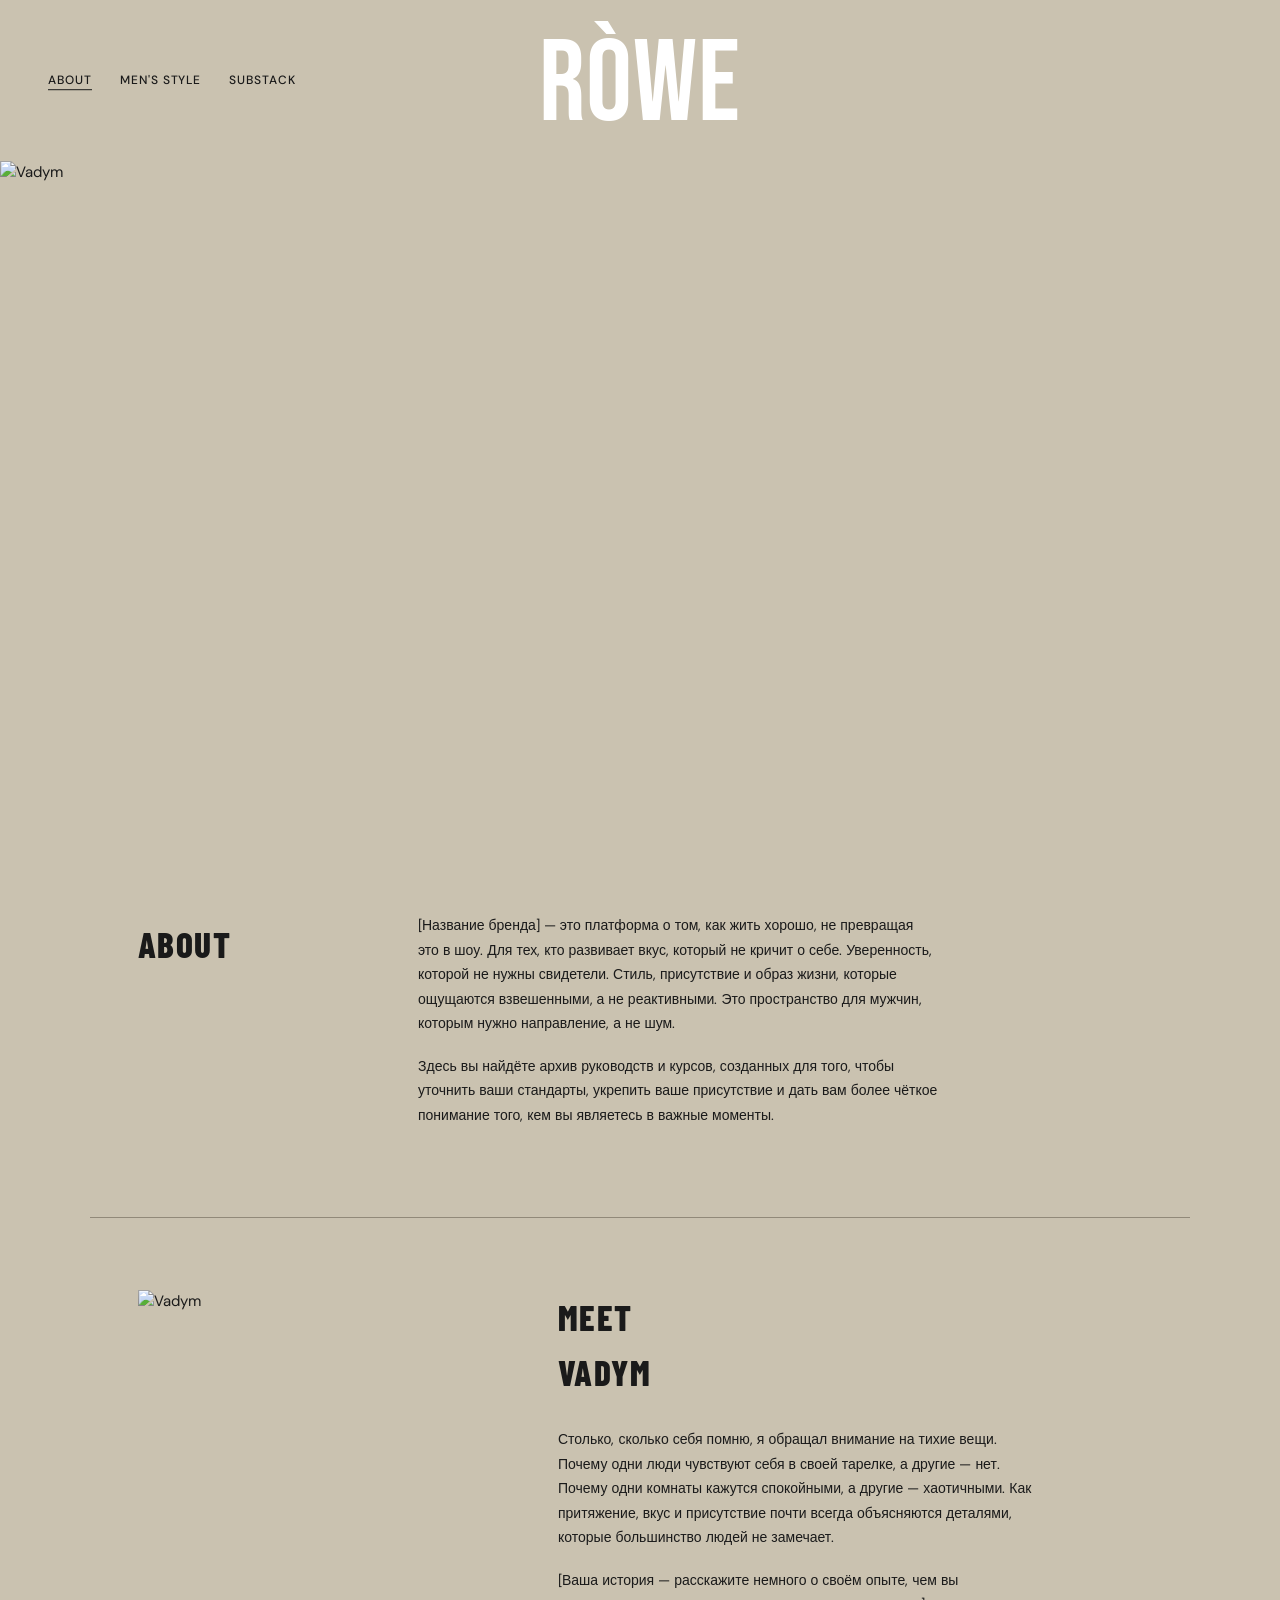
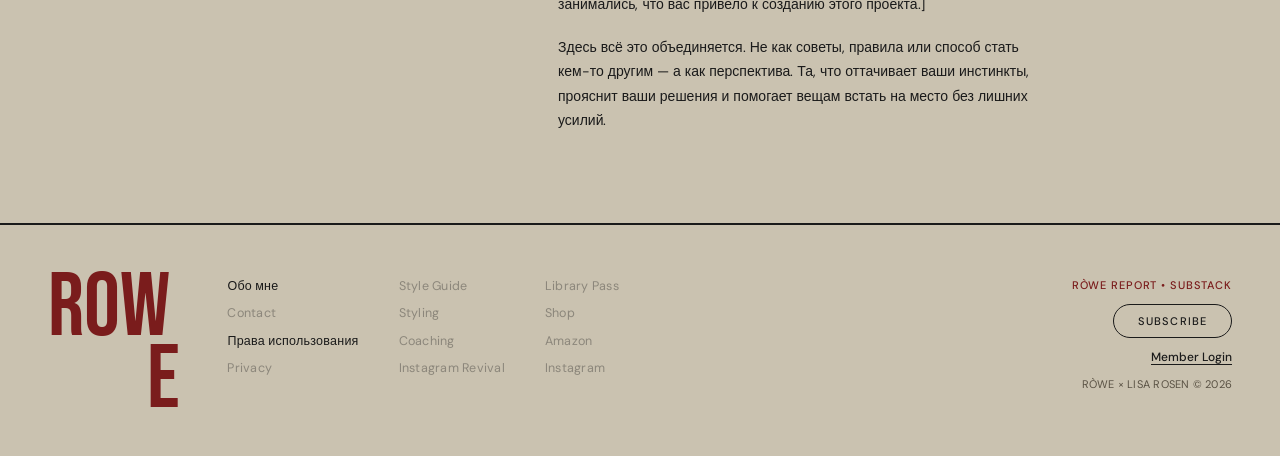
==== about.html @ 9bbca315 "Add full website: main page, about, terms, CSS, JS - index.html: RÔWE-style layout with hero photo, " ====
<!DOCTYPE html>
<html lang="ru">
<head>
  <meta charset="UTF-8" />
  <meta name="viewport" content="width=device-width, initial-scale=1.0" />
  <title>Обо мне — RÔWE</title>
  <link rel="preconnect" href="https://fonts.googleapis.com" />
  <link rel="preconnect" href="https://fonts.gstatic.com" crossorigin />
  <link href="https://fonts.googleapis.com/css2?family=Bebas+Neue&family=Barlow+Condensed:wght@700;800&family=DM+Sans:wght@300;400;500&display=swap" rel="stylesheet" />
  <link rel="stylesheet" href="css/style.css" />
  <style>
    /* ── About-page specific styles ── */
    .about-hero {
      width: 100%;
      height: 55vw;
      max-height: 680px;
      min-height: 280px;
      overflow: hidden;
      position: relative;
    }
    .about-hero img {
      width: 100%;
      height: 100%;
      object-fit: cover;
      object-position: center top;
      display: block;
    }

    .about-section {
      display: flex;
      align-items: flex-start;
      gap: 80px;
      max-width: 1100px;
      margin: 0 auto;
      padding: 72px 48px;
    }

    .about-label {
      flex: 0 0 200px;
      font-family: var(--font-head);
      font-size: 2.2rem;
      font-weight: 800;
      text-transform: uppercase;
      letter-spacing: 0.04em;
      padding-top: 4px;
    }

    .about-text p {
      font-size: 14px;
      line-height: 1.75;
      color: var(--text);
      margin-bottom: 18px;
      max-width: 520px;
    }

    .about-divider {
      border: none;
      border-top: 1.5px solid var(--muted);
      max-width: 1100px;
      margin: 0 auto;
      opacity: 0.5;
    }

    .meet-section {
      display: flex;
      align-items: flex-start;
      gap: 80px;
      max-width: 1100px;
      margin: 0 auto;
      padding: 72px 48px;
    }

    .meet-photo {
      flex: 0 0 340px;
    }

    .meet-photo img {
      width: 100%;
      height: 420px;
      object-fit: cover;
      object-position: center top;
    }

    .meet-content {}

    .meet-label {
      font-family: var(--font-head);
      font-size: 2.2rem;
      font-weight: 800;
      text-transform: uppercase;
      letter-spacing: 0.04em;
      margin-bottom: 28px;
    }

    .meet-content p {
      font-size: 14px;
      line-height: 1.75;
      color: var(--text);
      margin-bottom: 18px;
      max-width: 480px;
    }

    @media (max-width: 820px) {
      .about-section,
      .meet-section { flex-direction: column; gap: 28px; padding: 48px 24px; }
      .about-label { flex: none; }
      .meet-photo { flex: none; width: 100%; }
      .meet-photo img { height: 320px; }
    }
  </style>
</head>
<body>

  <!-- NAV -->
  <header class="header">
    <nav class="nav">
      <div class="nav-links">
        <a href="about.html" class="active">ABOUT</a>
        <a href="#">MEN'S STYLE</a>
        <a href="#">SUBSTACK</a>
      </div>
      <div class="nav-logo">
        <a href="index.html">R&#xD2;WE</a>
      </div>
    </nav>
  </header>

  <!-- HERO IMAGE -->
  <div class="about-hero">
    <img src="images/vadym.jpg" alt="Vadym" />
  </div>

  <!-- ABOUT BLOCK -->
  <div class="about-section">
    <div class="about-label">ABOUT</div>
    <div class="about-text">
      <p>
        [Название бренда] — это платформа о том, как жить хорошо, не превращая это в шоу.
        Для тех, кто развивает вкус, который не кричит о себе. Уверенность, которой не нужны
        свидетели. Стиль, присутствие и образ жизни, которые ощущаются взвешенными, а не
        реактивными. Это пространство для мужчин, которым нужно направление, а не шум.
      </p>
      <p>
        Здесь вы найдёте архив руководств и курсов, созданных для того, чтобы уточнить ваши
        стандарты, укрепить ваше присутствие и дать вам более чёткое понимание того, кем вы
        являетесь в важные моменты.
      </p>
    </div>
  </div>

  <hr class="about-divider" />

  <!-- MEET VADYM BLOCK -->
  <div class="meet-section">
    <div class="meet-photo">
      <img src="images/vadym.jpg" alt="Vadym" />
    </div>
    <div class="meet-content">
      <h2 class="meet-label">MEET<br />VADYM</h2>
      <p>
        Столько, сколько себя помню, я обращал внимание на тихие вещи. Почему одни люди
        чувствуют себя в своей тарелке, а другие — нет. Почему одни комнаты кажутся спокойными,
        а другие — хаотичными. Как притяжение, вкус и присутствие почти всегда объясняются
        деталями, которые большинство людей не замечает.
      </p>
      <p>
        [Ваша история — расскажите немного о своём опыте, чем вы занимались, что вас привело
        к созданию этого проекта.]
      </p>
      <p>
        Здесь всё это объединяется. Не как советы, правила или способ стать кем-то другим —
        а как перспектива. Та, что оттачивает ваши инстинкты, прояснит ваши решения и помогает
        вещам встать на место без лишних усилий.
      </p>
    </div>
  </div>

  <!-- FOOTER -->
  <footer class="footer">
    <div class="footer-inner">
      <div class="footer-logo-wrap">
        <div class="footer-logo">
          <span class="fl-row">ROW</span>
          <span class="fl-e">E</span>
        </div>
      </div>
      <div class="footer-cols">
        <div class="footer-col">
          <a href="about.html">Обо мне</a>
          <a href="#" class="link-hidden">Contact</a>
          <a href="terms.html">Права использования</a>
          <a href="#" class="link-hidden">Privacy</a>
        </div>
        <div class="footer-col">
          <a href="#" class="link-hidden">Style Guide</a>
          <a href="#" class="link-hidden">Styling</a>
          <a href="#" class="link-hidden">Coaching</a>
          <a href="#" class="link-hidden">Instagram Revival</a>
        </div>
        <div class="footer-col">
          <a href="#" class="link-hidden">Library Pass</a>
          <a href="#" class="link-hidden">Shop</a>
          <a href="#" class="link-hidden">Amazon</a>
          <a href="#" class="link-hidden">Instagram</a>
        </div>
      </div>
      <div class="footer-right">
        <p class="footer-substack-label">R&#xD2;WE REPORT &bull; SUBSTACK</p>
        <button class="footer-subscribe">SUBSCRIBE</button>
        <a href="#" class="footer-member">Member Login</a>
        <p class="footer-copy">R&#xD2;WE &times; LISA ROSEN &copy; 2026</p>
      </div>
    </div>
  </footer>

</body>
</html>
---- css/style.css ----
/* ─── RESET & BASE ─────────────────────────────────────── */
*, *::before, *::after { box-sizing: border-box; margin: 0; padding: 0; }

:root {
  --bg:       #cac2b0;
  --text:     #1a1a1a;
  --accent:   #7a1c1c;
  --border:   #1a1a1a;
  --muted:    #5a5244;
  --font-display: 'Bebas Neue', sans-serif;
  --font-head:    'Barlow Condensed', sans-serif;
  --font-body:    'DM Sans', sans-serif;
}

html { scroll-behavior: smooth; }

body {
  background: var(--bg);
  color: var(--text);
  font-family: var(--font-body);
  font-weight: 400;
  font-size: 15px;
  line-height: 1.55;
}

a { text-decoration: none; color: inherit; }

/* ─── HEADER / NAV ─────────────────────────────────────── */
.header {
  background: var(--bg);
  padding: 0;
  position: relative;
}

.nav {
  display: flex;
  align-items: center;
  justify-content: center;
  padding: 28px 48px 0;
  position: relative;
}

.nav-links {
  position: absolute;
  left: 48px;
  top: 50%;
  transform: translateY(-50%);
  display: flex;
  gap: 28px;
}

.nav-links a {
  font-family: var(--font-body);
  font-size: 12px;
  font-weight: 500;
  letter-spacing: 0.08em;
  text-transform: uppercase;
  color: var(--text);
  border-bottom: 1px solid transparent;
  transition: border-color 0.2s;
}

.nav-links a:hover,
.nav-links a.active {
  border-bottom-color: var(--text);
}

.nav-logo a {
  font-family: var(--font-display);
  font-size: clamp(5rem, 9vw, 9.5rem);
  color: #fff;
  letter-spacing: 0.01em;
  line-height: 1;
  display: block;
  padding-bottom: 18px;
}

/* ─── HERO ──────────────────────────────────────────────── */
.hero {
  padding: 60px 48px 80px;
}

.hero-inner {
  display: flex;
  align-items: center;
  justify-content: center;
  gap: 64px;
  max-width: 1100px;
  margin: 0 auto;
}

.hero-photo {
  flex: 0 0 auto;
  width: 340px;
}

.hero-photo img {
  width: 100%;
  height: 420px;
  object-fit: cover;
  object-position: center top;
  display: block;
}

.hero-card-wrap {
  flex: 0 0 auto;
  width: 360px;
}

.card {
  border: 1.5px solid var(--border);
  padding: 44px 40px;
  text-align: center;
}

.card-title {
  font-family: var(--font-head);
  font-weight: 800;
  font-size: 2.6rem;
  letter-spacing: 0.03em;
  text-transform: uppercase;
  line-height: 1.05;
  margin-bottom: 18px;
}

.card-price {
  font-size: 13.5px;
  margin-bottom: 16px;
  font-weight: 400;
}

.card-price strong {
  font-weight: 500;
}

.card-desc {
  font-size: 13.5px;
  line-height: 1.6;
  color: var(--text);
  margin-bottom: 28px;
  max-width: 260px;
  margin-left: auto;
  margin-right: auto;
}

/* ─── EMAIL FORM ────────────────────────────────────────── */
.email-form {
  display: flex;
  flex-direction: column;
  align-items: center;
  gap: 0;
}

.email-input {
  width: 100%;
  padding: 11px 16px;
  border: 1.5px solid var(--border);
  background: transparent;
  font-family: var(--font-body);
  font-size: 13.5px;
  color: var(--text);
  text-align: center;
  outline: none;
  margin-bottom: 4px;
  transition: border-color 0.2s;
  letter-spacing: 0.04em;
}

.email-input::placeholder {
  color: var(--muted);
  letter-spacing: 0.06em;
  text-transform: uppercase;
  font-size: 12px;
}

.email-input:focus {
  border-color: var(--accent);
}

.email-input.invalid {
  border-color: var(--accent);
}

.email-error {
  display: none;
  font-size: 11.5px;
  color: var(--accent);
  margin-bottom: 8px;
  letter-spacing: 0.02em;
}

.email-error.visible {
  display: block;
}

.btn-download {
  display: inline-block;
  margin-top: 10px;
  padding: 11px 36px;
  border: 1.5px solid var(--accent);
  border-radius: 50px;
  background: transparent;
  color: var(--accent);
  font-family: var(--font-body);
  font-size: 12px;
  font-weight: 500;
  letter-spacing: 0.1em;
  text-transform: uppercase;
  cursor: pointer;
  transition: background 0.22s, color 0.22s;
}

.btn-download:hover {
  background: var(--accent);
  color: #fff;
}

.success-msg {
  display: none;
  margin-top: 14px;
  font-size: 13.5px;
  color: var(--muted);
  font-style: italic;
}

.success-msg.visible {
  display: block;
}

/* ─── ACCORDIONS ────────────────────────────────────────── */
.accordions {
  max-width: 660px;
  margin: 0 auto;
  padding: 20px 48px 100px;
  border-top: 1.5px solid var(--muted);
}

.accordion-item {
  border-bottom: 1.5px solid var(--muted);
}

.accordion-btn {
  width: 100%;
  display: flex;
  align-items: center;
  gap: 14px;
  padding: 22px 0;
  background: transparent;
  border: none;
  cursor: pointer;
  text-align: left;
  font-family: var(--font-head);
  font-size: 2rem;
  font-weight: 700;
  letter-spacing: 0.05em;
  text-transform: uppercase;
  color: var(--text);
}

.acc-arrow {
  font-size: 1.6rem;
  color: var(--accent);
  line-height: 1;
  display: inline-block;
  transform: rotate(90deg);
  transition: transform 0.25s ease;
}

.accordion-item.open .acc-arrow {
  transform: rotate(270deg);
}

.acc-label {
  line-height: 1;
}

.accordion-body {
  overflow: hidden;
  max-height: 0;
  transition: max-height 0.3s ease, padding 0.3s ease;
}

.accordion-item.open .accordion-body {
  max-height: 400px;
}

.accordion-body p {
  padding-bottom: 22px;
  font-size: 14px;
  line-height: 1.65;
  color: var(--muted);
  padding-left: 34px;
}

/* ─── FOOTER ────────────────────────────────────────────── */
.footer {
  background: var(--bg);
  border-top: 2px solid var(--border);
  padding: 48px 48px 40px;
}

.footer-inner {
  display: flex;
  align-items: flex-start;
  gap: 48px;
  max-width: 1200px;
  margin: 0 auto;
}

/* Big stacked logo */
.footer-logo-wrap {
  flex: 0 0 auto;
}

.footer-logo {
  font-family: var(--font-display);
  color: var(--accent);
  line-height: 0.8;
  letter-spacing: -0.01em;
}

.fl-row {
  display: block;
  font-size: clamp(4.5rem, 7vw, 7.5rem);
}

.fl-e {
  display: block;
  font-size: clamp(4.5rem, 7vw, 7.5rem);
  margin-left: 1.1em;
}

/* Link columns */
.footer-cols {
  display: flex;
  gap: 40px;
  flex: 1;
  flex-wrap: wrap;
  padding-top: 4px;
}

.footer-col {
  display: flex;
  flex-direction: column;
  gap: 8px;
}

.footer-col a {
  font-size: 12.5px;
  color: var(--text);
  letter-spacing: 0.02em;
  transition: opacity 0.2s;
}

.footer-col a:hover {
  opacity: 0.6;
}

.footer-col a.link-hidden {
  opacity: 0.35;
  pointer-events: none;
}

/* Right section */
.footer-right {
  flex: 0 0 auto;
  display: flex;
  flex-direction: column;
  align-items: flex-end;
  gap: 10px;
  padding-top: 4px;
  min-width: 190px;
}

.footer-substack-label {
  font-size: 11px;
  font-weight: 500;
  letter-spacing: 0.08em;
  text-transform: uppercase;
  color: var(--accent);
}

.footer-subscribe {
  padding: 9px 24px;
  border: 1.5px solid var(--border);
  border-radius: 50px;
  background: transparent;
  font-family: var(--font-body);
  font-size: 11px;
  font-weight: 500;
  letter-spacing: 0.1em;
  cursor: pointer;
  text-transform: uppercase;
  transition: background 0.2s, color 0.2s;
  color: var(--text);
}

.footer-subscribe:hover {
  background: var(--text);
  color: var(--bg);
}

.footer-member {
  font-size: 12px;
  font-weight: 500;
  text-decoration: underline;
  text-underline-offset: 3px;
}

.footer-copy {
  font-size: 11px;
  color: var(--muted);
  letter-spacing: 0.02em;
}

/* ─── RESPONSIVE ────────────────────────────────────────── */
@media (max-width: 820px) {
  .nav { padding: 20px 24px 0; }
  .nav-links { left: 24px; }
  .nav-logo a { font-size: clamp(3.5rem, 14vw, 6rem); }

  .hero { padding: 40px 24px 60px; }
  .hero-inner { flex-direction: column; gap: 40px; }
  .hero-photo { width: 100%; max-width: 400px; }
  .hero-photo img { height: 340px; }
  .hero-card-wrap { width: 100%; max-width: 400px; }

  .accordions { padding: 20px 24px 60px; }

  .footer { padding: 40px 24px 32px; }
  .footer-inner { flex-wrap: wrap; gap: 32px; }
  .footer-right { align-items: flex-start; }
}

@media (max-width: 520px) {
  .nav-links { gap: 14px; }
  .nav-links a { font-size: 10px; }
  .accordion-btn { font-size: 1.5rem; }
  .footer-cols { gap: 24px; }
}
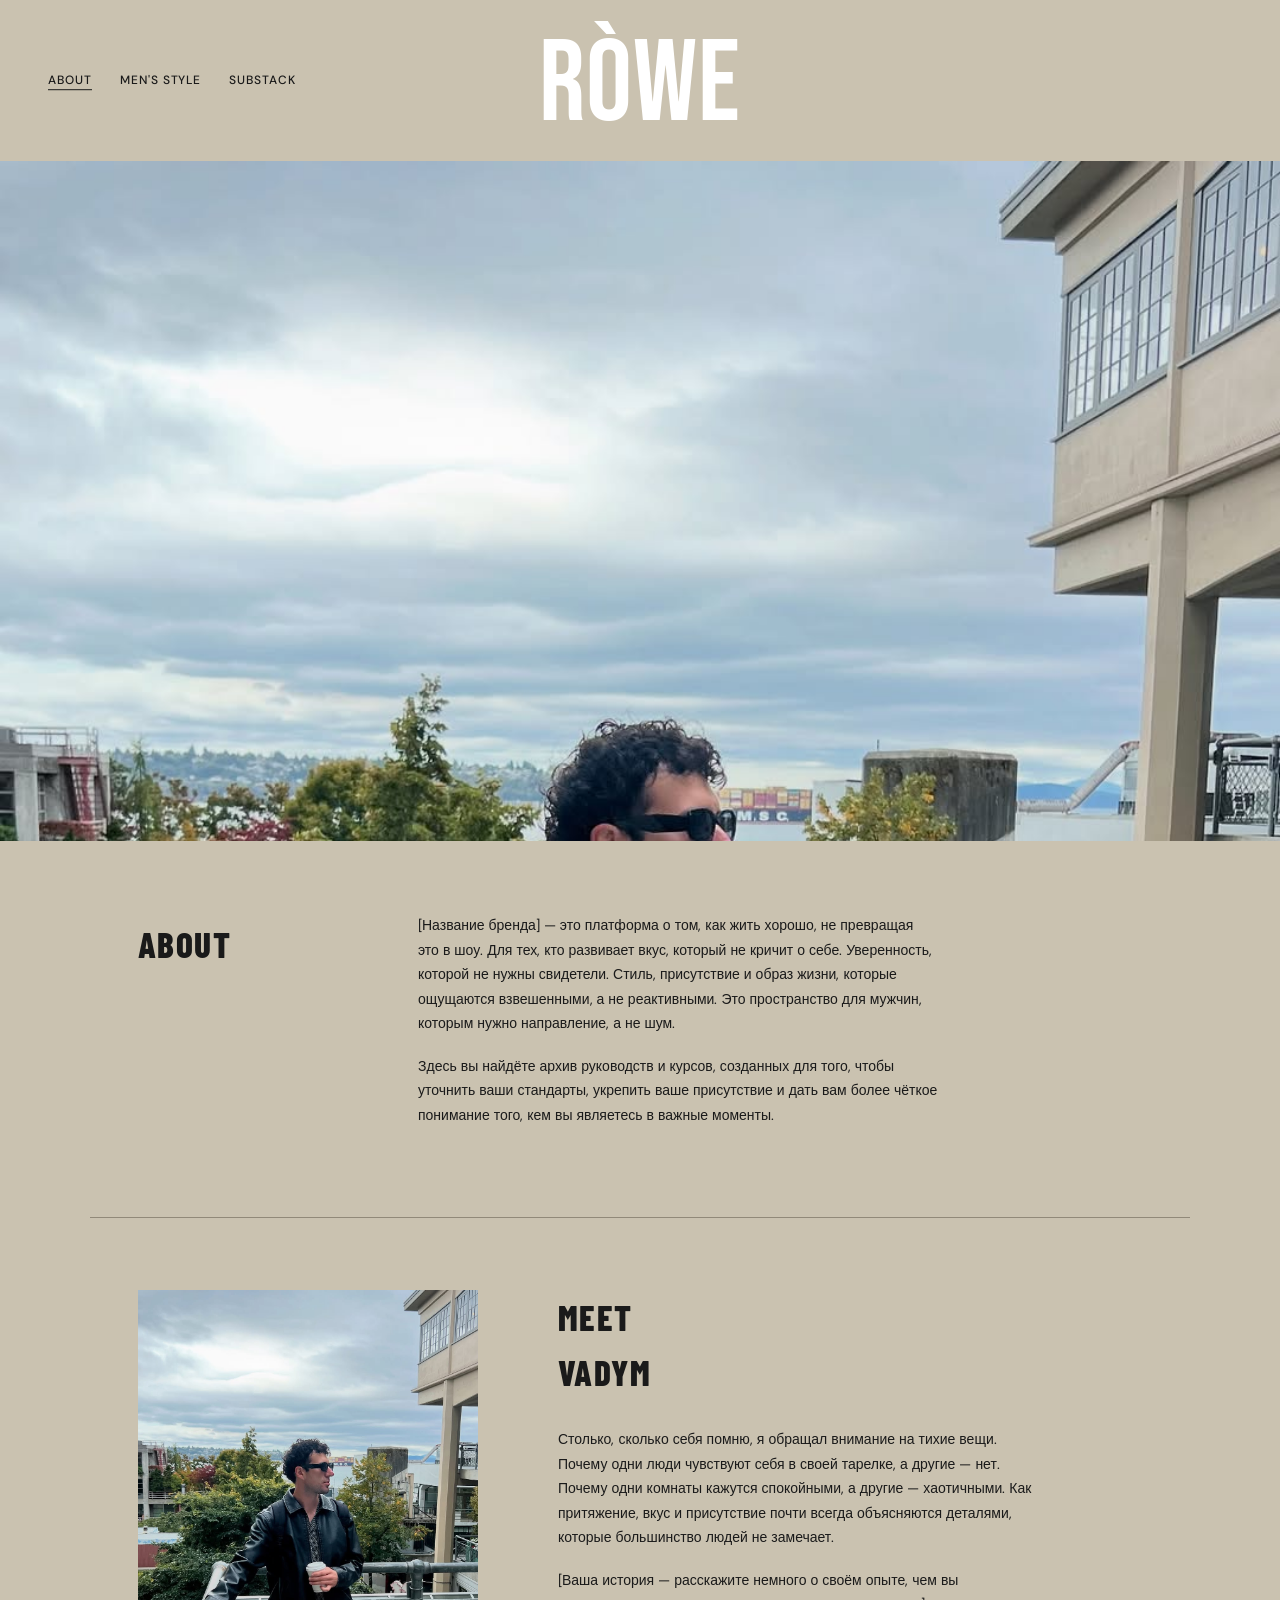
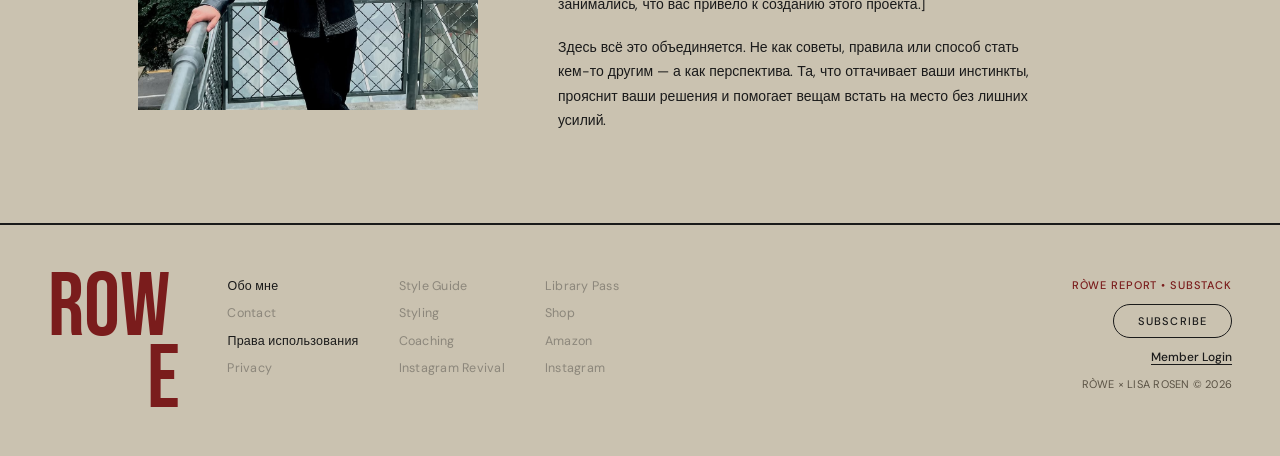
==== commit b5efe093: "Link MEN'S STYLE to main page (active), SUBSTACK to Vadym's Substack" ====
--- a/about.html
+++ b/about.html
@@ -9,7 +9,6 @@
   <link href="https://fonts.googleapis.com/css2?family=Bebas+Neue&family=Barlow+Condensed:wght@700;800&family=DM+Sans:wght@300;400;500&display=swap" rel="stylesheet" />
   <link rel="stylesheet" href="css/style.css" />
   <style>
-    /* ── About-page specific styles ── */
     .about-hero {
       width: 100%;
       height: 55vw;
@@ -25,7 +24,6 @@
       object-position: center top;
       display: block;
     }
-
     .about-section {
       display: flex;
       align-items: flex-start;
@@ -34,7 +32,6 @@
       margin: 0 auto;
       padding: 72px 48px;
     }
-
     .about-label {
       flex: 0 0 200px;
       font-family: var(--font-head);
@@ -44,7 +41,6 @@
       letter-spacing: 0.04em;
       padding-top: 4px;
     }
-
     .about-text p {
       font-size: 14px;
       line-height: 1.75;
@@ -52,7 +48,6 @@
       margin-bottom: 18px;
       max-width: 520px;
     }
-
     .about-divider {
       border: none;
       border-top: 1.5px solid var(--muted);
@@ -60,7 +55,6 @@
       margin: 0 auto;
       opacity: 0.5;
     }
-
     .meet-section {
       display: flex;
       align-items: flex-start;
@@ -69,20 +63,13 @@
       margin: 0 auto;
       padding: 72px 48px;
     }
-
-    .meet-photo {
-      flex: 0 0 340px;
-    }
-
+    .meet-photo { flex: 0 0 340px; }
     .meet-photo img {
       width: 100%;
       height: 420px;
       object-fit: cover;
       object-position: center top;
     }
-
-    .meet-content {}
-
     .meet-label {
       font-family: var(--font-head);
       font-size: 2.2rem;
@@ -91,7 +78,6 @@
       letter-spacing: 0.04em;
       margin-bottom: 28px;
     }
-
     .meet-content p {
       font-size: 14px;
       line-height: 1.75;
@@ -99,10 +85,8 @@
       margin-bottom: 18px;
       max-width: 480px;
     }
-
     @media (max-width: 820px) {
-      .about-section,
-      .meet-section { flex-direction: column; gap: 28px; padding: 48px 24px; }
+      .about-section, .meet-section { flex-direction: column; gap: 28px; padding: 48px 24px; }
       .about-label { flex: none; }
       .meet-photo { flex: none; width: 100%; }
       .meet-photo img { height: 320px; }
@@ -116,8 +100,8 @@
     <nav class="nav">
       <div class="nav-links">
         <a href="about.html" class="active">ABOUT</a>
-        <a href="#">MEN'S STYLE</a>
-        <a href="#">SUBSTACK</a>
+        <a href="index.html">MEN'S STYLE</a>
+        <a href="https://substack.com/@vadymenglish?utm_source=user-menu" target="_blank" rel="noopener">SUBSTACK</a>
       </div>
       <div class="nav-logo">
         <a href="index.html">R&#xD2;WE</a>
@@ -213,5 +197,6 @@
     </div>
   </footer>
 
+  <script src="js/script.js"></script>
 </body>
 </html>
